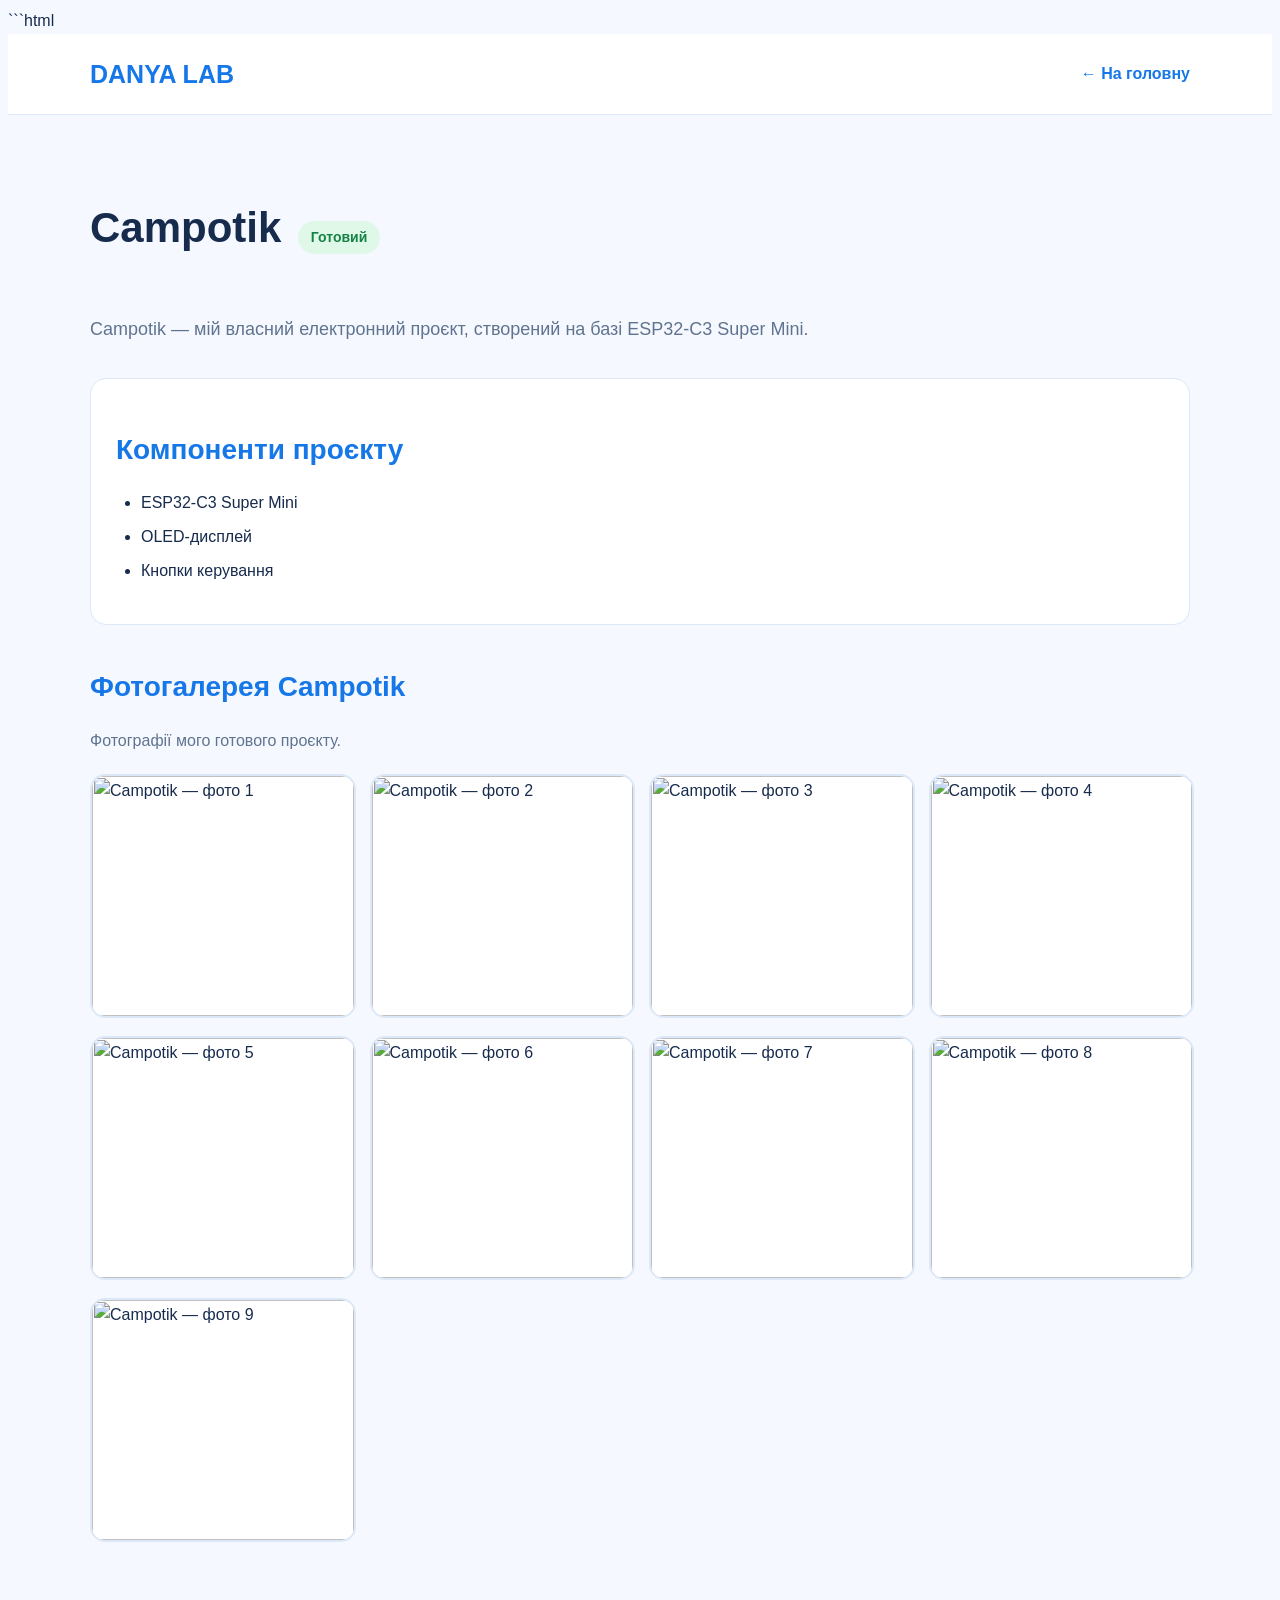
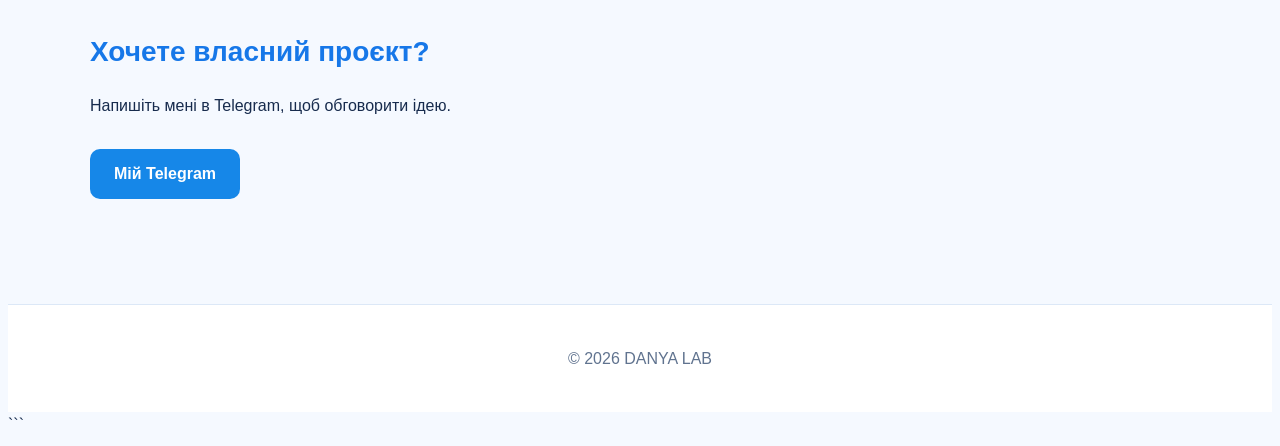
==== campotik.html @ 4e41c388 "Add files via upload" ====
```html
<!DOCTYPE html>
<html lang="uk">
<head>
    <meta charset="UTF-8">
    <meta name="viewport" content="width=device-width, initial-scale=1.0">
    <title>Campotik — DANYA LAB</title>
    <link rel="stylesheet" href="style.css">
</head>
<body>

<header class="site-header">
    <div class="container header-content">
        <a href="index.html" class="logo">DANYA LAB</a>
        <a href="index.html" class="back-link">← На головну</a>
    </div>
</header>

<main class="container project-detail">

    <section class="project-heading">
        <h1>Campotik</h1>
        <span class="status">Готовий</span>

        <p>
            Campotik — мій власний електронний проєкт,
            створений на базі ESP32-C3 Super Mini.
        </p>
    </section>

    <section class="project-info">
        <h2>Компоненти проєкту</h2>
        <ul>
            <li>ESP32-C3 Super Mini</li>
            <li>OLED-дисплей</li>
            <li>Кнопки керування</li>
        </ul>
    </section>

    <section class="gallery-section">
        <h2>Фотогалерея Campotik</h2>
        <p>Фотографії мого готового проєкту.</p>

        <div class="campotik-gallery">
            <img src="images/campotik(1).jpg" alt="Campotik — фото 1">
            <img src="images/campotik(2).jpg" alt="Campotik — фото 2">
            <img src="images/campotik(3).jpg" alt="Campotik — фото 3">
            <img src="images/campotik(4).jpg" alt="Campotik — фото 4">
            <img src="images/campotik(5).jpg" alt="Campotik — фото 5">
            <img src="images/campotik(6).jpg" alt="Campotik — фото 6">
            <img src="images/campotik(7).jpg" alt="Campotik — фото 7">
            <img src="images/campotik(8).jpg" alt="Campotik — фото 8">
            <img src="images/campotik(9).jpg" alt="Campotik — фото 9">
        </div>
    </section>

    <section class="contacts">
        <h2>Хочете власний проєкт?</h2>
        <p>Напишіть мені в Telegram, щоб обговорити ідею.</p>
        <a class="telegram-button" href="https://t.me/Danyalabbb" target="_blank" rel="noopener noreferrer">
            Мій Telegram
        </a>
    </section>

</main>

<footer class="site-footer">
    <p>© 2026 DANYA LAB</p>
</footer>

</body>
</html>
```
---- style.css ----
css
* {
    margin: 0;
    padding: 0;
    box-sizing: border-box;
}

html {
    scroll-behavior: smooth;
}

body {
    font-family: Arial, sans-serif;
    background: #f5f9ff;
    color: #172b4d;
    line-height: 1.6;
}

.container {
    width: 90%;
    max-width: 1100px;
    margin: 0 auto;
}

/* Шапка */

.site-header {
    background: white;
    padding: 20px 0;
    border-bottom: 1px solid #dce8f7;
}

.header-content {
    display: flex;
    justify-content: space-between;
    align-items: center;
    gap: 20px;
}

.logo {
    font-size: 25px;
    font-weight: bold;
    color: #1677e8;
    text-decoration: none;
}

nav {
    display: flex;
    gap: 18px;
    flex-wrap: wrap;
}

nav a,
.back-link {
    color: #1677e8;
    text-decoration: none;
    font-weight: bold;
}

nav a:hover,
.back-link:hover {
    text-decoration: underline;
}

/* Головна */

.hero {
    padding: 80px 0;
    text-align: center;
}

.hero h1 {
    font-size: 42px;
    margin-bottom: 15px;
}

.hero p {
    font-size: 18px;
    color: #60738f;
}

section {
    margin-bottom: 55px;
}

h2 {
    font-size: 28px;
    margin-bottom: 18px;
    color: #1677e8;
}

/* Картки */

.cards,
.projects {
    display: grid;
    grid-template-columns: repeat(auto-fit, minmax(230px, 1fr));
    gap: 20px;
}

.card,
.project-card {
    display: block;
    padding: 24px;
    background: white;
    border-radius: 16px;
    border: 1px solid #dce8f7;
    color: #172b4d;
    text-decoration: none;
    transition: 0.2s;
}

.card:hover,
.project-card:hover {
    transform: translateY(-5px);
    box-shadow: 0 8px 25px rgba(20, 90, 160, 0.12);
}

.project-card h3,
.card h3 {
    margin-bottom: 10px;
}

/* Статус */

.status {
    display: inline-block;
    background: #dff8e8;
    color: #168344;
    padding: 5px 13px;
    border-radius: 20px;
    font-size: 14px;
    font-weight: bold;
}

/* Контакти */

.contacts {
    padding-top: 10px;
}

.telegram-button {
    display: inline-block;
    margin-top: 15px;
    padding: 12px 24px;
    background: #1687e8;
    color: white;
    text-decoration: none;
    border-radius: 10px;
    font-weight: bold;
    transition: 0.2s;
}

.telegram-button:hover {
    background: #0868c4;
}

/* Інформація про замовлення */

.order-info {
    margin-top: 25px;
    padding: 22px;
    background: white;
    border: 1px solid #dce8f7;
    border-radius: 14px;
}

.order-info h3 {
    color: #1677e8;
    margin-bottom: 10px;
}

/* Сторінка Campotik */

.project-detail {
    padding-top: 45px;
    padding-bottom: 50px;
}

.project-heading {
    margin-bottom: 35px;
}

.project-heading h1 {
    display: inline-block;
    font-size: 42px;
    margin-right: 12px;
}

.project-heading p {
    margin-top: 18px;
    font-size: 18px;
    color: #60738f;
}

.project-info {
    background: white;
    padding: 25px;
    border-radius: 16px;
    border: 1px solid #dce8f7;
    margin-bottom: 40px;
}

.project-info ul {
    padding-left: 25px;
}

.project-info li {
    margin-bottom: 8px;
}

/* Галерея */

.gallery-section {
    margin-top: 35px;
}

.gallery-section p {
    color: #60738f;
    margin-bottom: 20px;
}

.campotik-gallery {
    display: grid;
    grid-template-columns: repeat(auto-fit, minmax(230px, 1fr));
    gap: 18px;
}

.campotik-gallery img {
    width: 100%;
    height: 240px;
    object-fit: cover;
    border-radius: 15px;
    border: 2px solid #dce8f7;
    background: white;
    transition: transform 0.2s;
}

.campotik-gallery img:hover {
    transform: scale(1.03);
}

/* Підвал */

.site-footer {
    text-align: center;
    padding: 25px;
    color: #60738f;
    background: white;
    border-top: 1px solid #dce8f7;
}

/* Телефони */

@media (max-width: 650px) {
    .header-content {
        flex-direction: column;
    }

    nav {
        justify-content: center;
    }

    .hero h1 {
        font-size: 32px;
    }

    .project-heading h1 {
        font-size: 34px;
    }

    .campotik-gallery {
        grid-template-columns: 1fr;
    }

    .campotik-gallery img {
        height: 250px;
    }
}
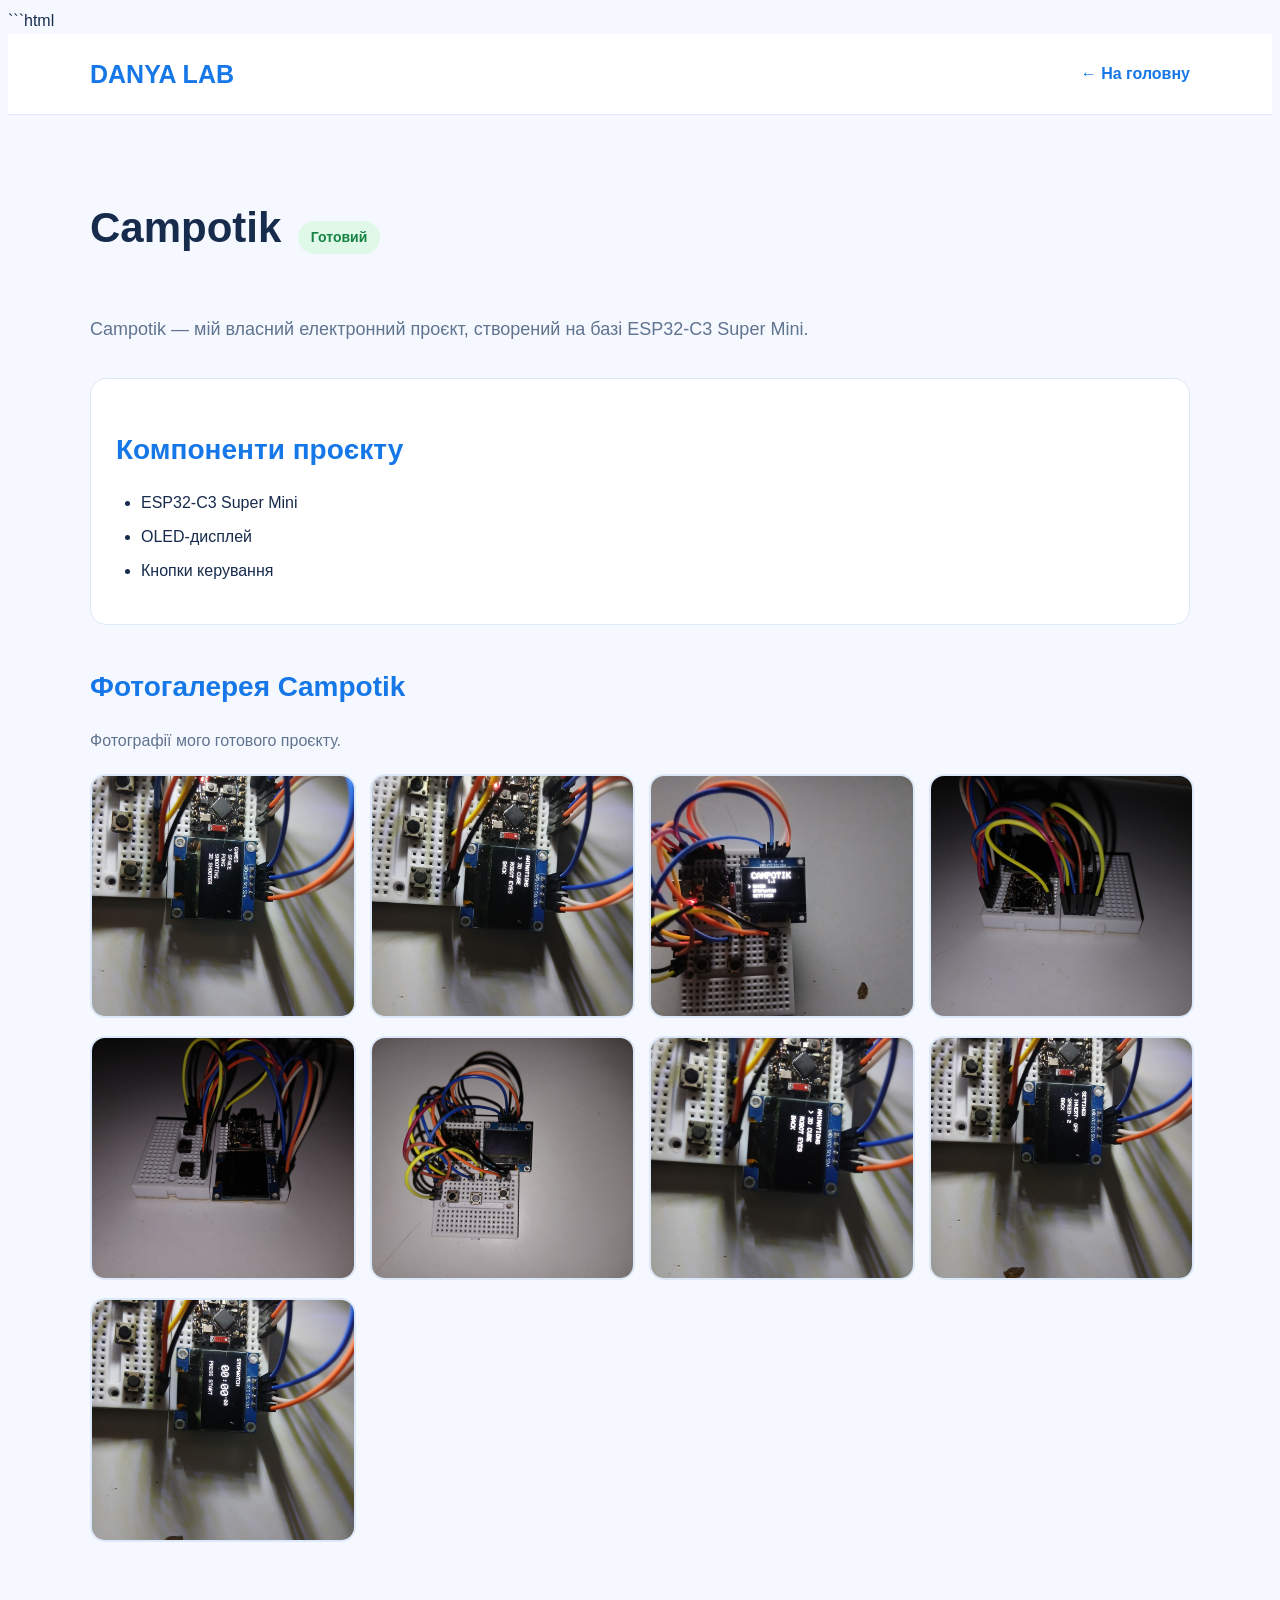
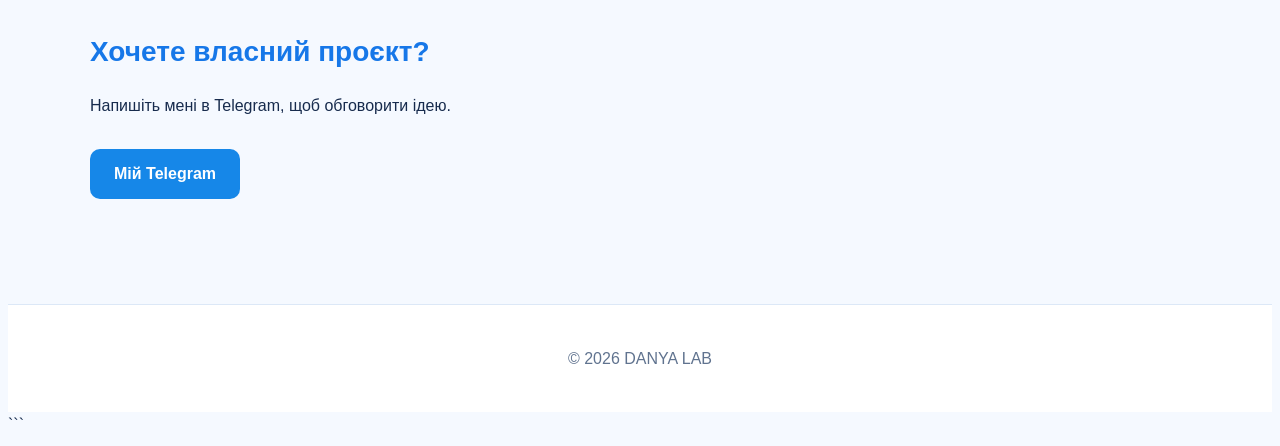
==== commit a980b9a5: "Add files via upload" ====
--- a/campotik.html
+++ b/campotik.html
@@ -42,15 +42,15 @@
         <p>Фотографії мого готового проєкту.</p>
 
         <div class="campotik-gallery">
-            <img src="images/campotik(1).jpg" alt="Campotik — фото 1">
-            <img src="images/campotik(2).jpg" alt="Campotik — фото 2">
-            <img src="images/campotik(3).jpg" alt="Campotik — фото 3">
-            <img src="images/campotik(4).jpg" alt="Campotik — фото 4">
-            <img src="images/campotik(5).jpg" alt="Campotik — фото 5">
-            <img src="images/campotik(6).jpg" alt="Campotik — фото 6">
-            <img src="images/campotik(7).jpg" alt="Campotik — фото 7">
-            <img src="images/campotik(8).jpg" alt="Campotik — фото 8">
-            <img src="images/campotik(9).jpg" alt="Campotik — фото 9">
+            <img src="images/campotik%20(1).jpg" alt="Campotik фото 1">
+            <img src="images/campotik%20(2).jpg" alt="Campotik — фото 2">
+            <img src="images/campotik%20(3).jpg" alt="Campotik — фото 3">
+            <img src="images/campotik%20(4).jpg" alt="Campotik — фото 4">
+            <img src="images/campotik%20(5).jpg" alt="Campotik — фото 5">
+            <img src="images/campotik%20(6).jpg" alt="Campotik — фото 6">
+            <img src="images/campotik%20(7).jpg" alt="Campotik — фото 7">
+            <img src="images/campotik%20(8).jpg" alt="Campotik — фото 8">
+            <img src="images/campotik%20(9).jpg" alt="Campotik — фото 9">
         </div>
     </section>
 
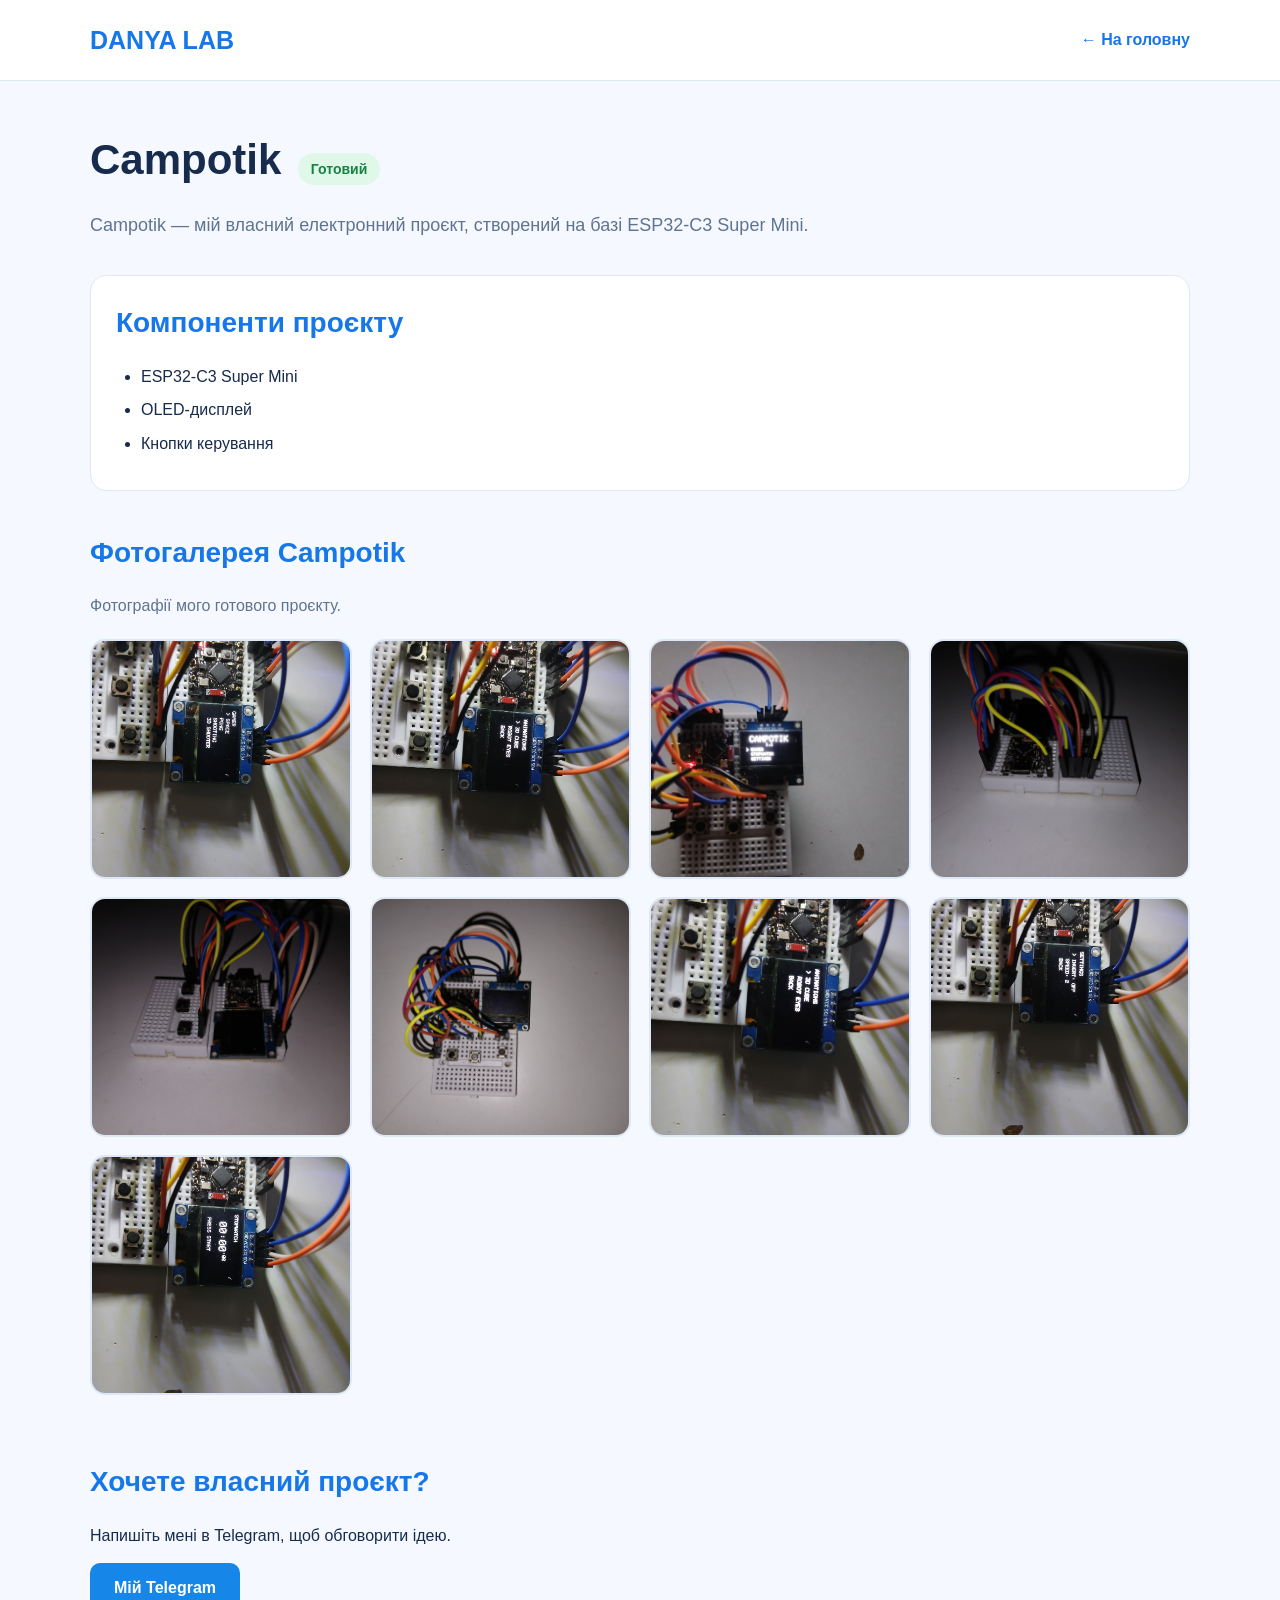
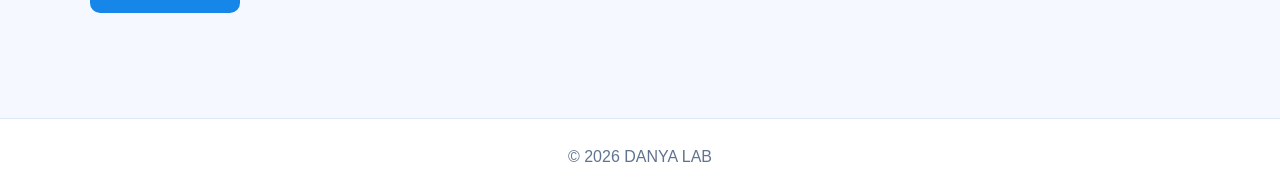
==== commit 1b2e5aa9: "Add files via upload" ====
--- a/campotik.html
+++ b/campotik.html
@@ -1,4 +1,4 @@
-```html
+
 <!DOCTYPE html>
 <html lang="uk">
 <head>
@@ -70,4 +70,3 @@
 
 </body>
 </html>
-```
--- a/style.css
+++ b/style.css
@@ -1,4 +1,4 @@
-css
+
 * {
     margin: 0;
     padding: 0;
